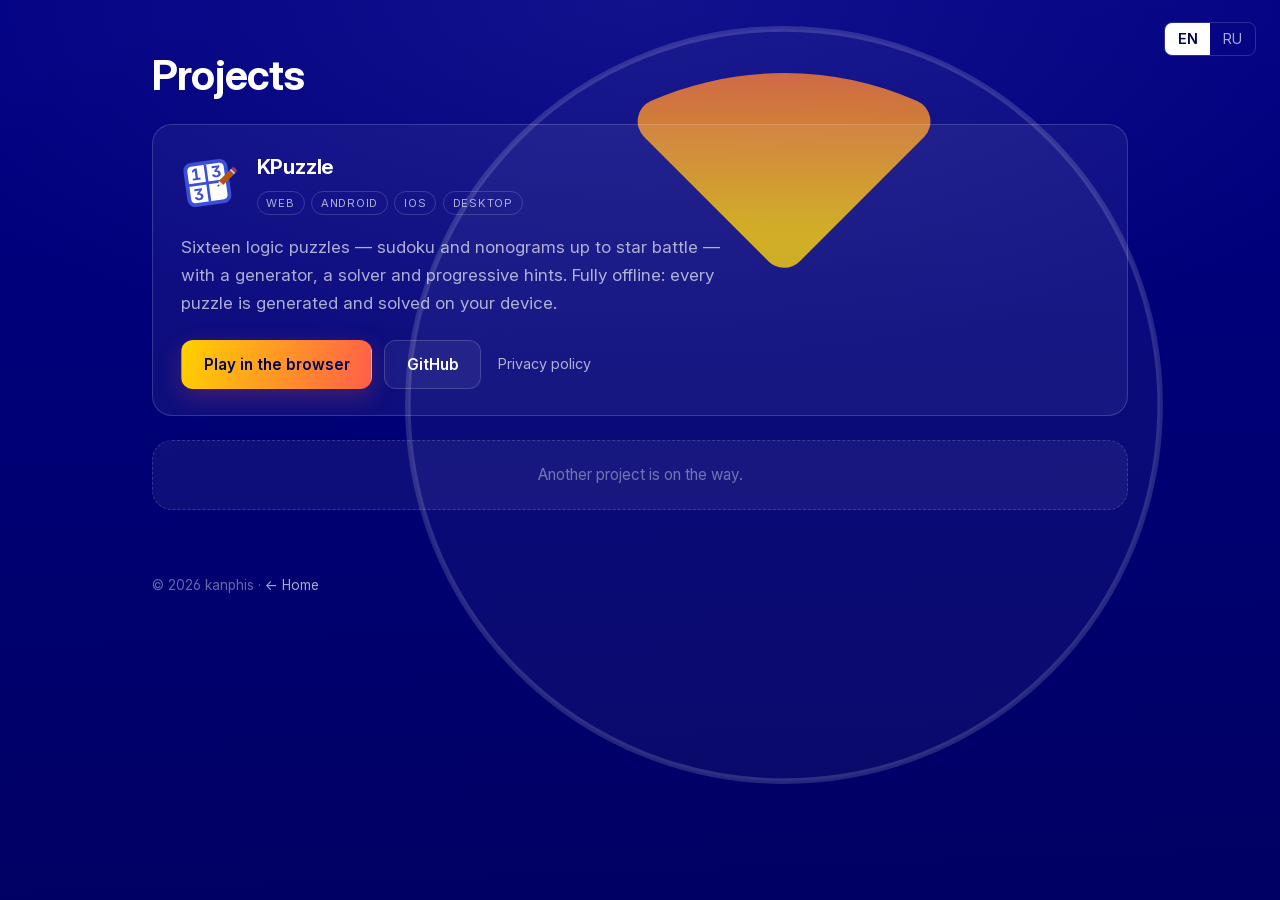
==== projects/index.html @ 498bd2db "Rework per feedback: face-only watermark, minimal landing, persisted locale" ====
<!doctype html>
<html lang="en">
<head>
    <meta charset="UTF-8">
    <meta name="viewport" content="width=device-width, initial-scale=1.0">
    <title>Projects — kanphis</title>
    <meta name="description" content="Projects by kanphis: KPuzzle and friends.">
    <link rel="icon" type="image/svg+xml" href="/penguin.svg">
    <meta name="theme-color" content="#000064">
    <link rel="stylesheet" href="/style.css">
    <style>
        main {
            flex: 1;
            padding-top: 3.25rem;
        }
        h1 {
            margin: 0;
            font-size: clamp(1.9rem, 4vw, 2.6rem);
            font-weight: 680;
            letter-spacing: -0.02em;
            line-height: 1.15;
        }
        .card {
            background: var(--surface);
            border: 1px solid var(--line);
            border-radius: 20px;
            padding: 1.6rem 1.75rem;
            margin-top: 1.5rem;
        }
        .kp-head {
            display: flex;
            align-items: center;
            gap: 1.1rem;
        }
        .kp-logo { width: 58px; height: 58px; display: block; }
        h2 {
            margin: 0;
            font-size: 1.3rem;
            font-weight: 660;
            letter-spacing: -0.01em;
        }
        .pills {
            display: flex;
            flex-wrap: wrap;
            gap: 0.4rem;
            margin-top: 0.4rem;
        }
        .pill {
            font-size: 0.7rem;
            letter-spacing: 0.07em;
            text-transform: uppercase;
            color: var(--muted);
            border: 1px solid var(--line);
            border-radius: 999px;
            padding: 0.12rem 0.55rem;
        }
        .desc {
            color: var(--muted);
            max-width: 36rem;
            margin: 1.1rem 0 1.4rem;
        }
        .desc span { display: block; }
        .card .actions { align-items: center; }
        .card .quiet { margin-left: 0.3rem; }
        .soon {
            border-style: dashed;
            color: var(--faint);
            text-align: center;
            padding: 1.35rem;
            font-size: 0.95rem;
        }
        .soon span { display: block; }
    </style>
</head>
<body>
<div class="watermark raised"><img src="/penguin-ghost.svg" alt=""></div>
<div class="page">
    <div class="lang-bar">
        <div class="lang-switch" role="group" aria-label="Language">
            <button type="button" data-lang="en" aria-pressed="false" aria-label="English">EN</button>
            <button type="button" data-lang="ru" aria-pressed="false" aria-label="Русский">RU</button>
        </div>
    </div>
    <main class="frame">
        <h1>
            <span lang="en" class="t-en">Projects<span class="sep" aria-hidden="true"> · </span></span>
            <span lang="ru" class="t-ru">Проекты</span>
        </h1>

        <div class="card">
            <div class="kp-head">
                <img class="kp-logo" src="/kpuzzle-logo.svg" alt="">
                <div>
                    <h2>KPuzzle</h2>
                    <div class="pills">
                        <span class="pill">Web</span>
                        <span class="pill">Android</span>
                        <span class="pill">iOS</span>
                        <span class="pill">Desktop</span>
                    </div>
                </div>
            </div>
            <p class="desc">
                <span lang="en" class="t-en">Sixteen logic puzzles — sudoku and nonograms up to star
                battle — with a generator, a solver and progressive hints. Fully
                offline: every puzzle is generated and solved on your device.</span>
                <span lang="ru" class="t-ru">Шестнадцать логических головоломок — от судоку и нонограмм
                до звёздных битв: генератор, решатель и постепенные подсказки.
                Полностью оффлайн — пазлы собираются и решаются на устройстве.</span>
            </p>
            <div class="actions">
                <a class="button primary" href="https://kanphis.github.io/KPuzzle-web/">
                    <span lang="en" class="t-en">Play in the browser</span>
                    <span lang="ru" class="t-ru">Играть в браузере</span>
                </a>
                <a class="button ghost" href="https://github.com/kanphis/KPuzzle">GitHub</a>
                <a class="quiet" href="https://kanphis.github.io/KPuzzle-web/privacy.html">
                    <span lang="en" class="t-en">Privacy policy</span>
                    <span lang="ru" class="t-ru">Политика конфиденциальности</span>
                </a>
            </div>
        </div>

        <div class="card soon">
            <span lang="en" class="t-en">Another project is on the way.</span>
            <span lang="ru" class="t-ru">Следующий проект уже в пути.</span>
        </div>

        <p class="foot">© 2026 kanphis · <a href="/">← <span lang="en" class="t-en">Home</span><span lang="ru" class="t-ru">Главная</span></a></p>
    </main>
</div>
<script src="/lang.js" data-titles='{"en":"Projects — kanphis","ru":"Проекты — kanphis"}'></script>
</body>
</html>
---- style.css ----
/*
 * kanphis.github.io — shared styles.
 *
 * The whole palette is lifted from the owner's penguin avatar (penguin.svg):
 * body gradient #000084 → #000064, beak gradient #FFD100 → #FF5E4A, white
 * belly. The avatar itself returns as a giant translucent watermark
 * (penguin-ghost.svg); the beak gradient is the only accent the UI uses.
 *
 * Language switching mirrors webApp privacy.html: the script sets
 * html[data-lang] and these rules collapse the page to one language —
 * titles carry both in nested spans (.t-en/.t-ru), bodies are one
 * <section> per language. Without JavaScript everything stays visible.
 */

@font-face {
    font-family: "Inter";
    src: url("fonts/inter_variable.ttf") format("truetype");
    font-weight: 100 900;
    font-style: normal;
    font-display: swap;
}

:root {
    color-scheme: dark;
    --bg-top: #000084;
    --bg-bottom: #000064;
    --text: #FFFFFF;
    --muted: rgba(255, 255, 255, 0.66);
    --faint: rgba(255, 255, 255, 0.4);
    --line: rgba(255, 255, 255, 0.16);
    --surface: rgba(255, 255, 255, 0.055);
    --sun: #FFD100;
    --coral: #FF5E4A;
    --accent: linear-gradient(105deg, var(--sun), var(--coral));
    --on-accent: #00054E;
}

* { box-sizing: border-box; }

html[data-lang="en"] section[lang="ru"],
html[data-lang="ru"] section[lang="en"],
html[data-lang="en"] .t-ru,
html[data-lang="ru"] .t-en,
html[data-lang] .sep { display: none; }

body {
    margin: 0;
    min-height: 100svh;
    background:
        radial-gradient(110% 70% at 50% 0%, rgba(255, 255, 255, 0.07), transparent 60%),
        linear-gradient(178deg, var(--bg-top) 4%, var(--bg-bottom) 96%);
    background-attachment: fixed;
    color: var(--text);
    font: 17px/1.65 "Inter", system-ui, -apple-system, "Segoe UI", Roboto, sans-serif;
    font-optical-sizing: auto;
    font-feature-settings: "tnum" 1, "ss01" 1;
    -webkit-font-smoothing: antialiased;
}

::selection { background: var(--sun); color: var(--on-accent); }

:focus-visible { outline: 2px solid var(--sun); outline-offset: 3px; border-radius: 4px; }

a { color: var(--text); }

/* --- the watermark -------------------------------------------------- */

.watermark {
    position: fixed;
    inset: 0;
    z-index: -1;
    display: grid;
    place-items: center;
    overflow: hidden;
    pointer-events: none;
}

.watermark img {
    width: 118vmin;
    height: 118vmin;
    translate: 5vmin -6vmin;
    animation: drift 16s ease-in-out infinite alternate;
}

/* On content pages the sign rides toward the upper right so the beak
   clears the left-aligned text; `translate` composes with the drift
   animation's transform */
.watermark.raised img { translate: 16vmin -14vmin; }

/* Narrow screens: content fills the viewport, so soften the mark and keep
   it above the fold; content pages dim it further — the beak crosses the
   card text there */
@media (max-width: 700px) {
    .watermark img { opacity: 0.85; translate: 0 -5vmin; }
    .watermark.raised img { opacity: 0.7; translate: 0 -14vmin; }
}

@keyframes drift {
    from { transform: translateY(-1.4%) rotate(-1deg); }
    to   { transform: translateY(1.4%) rotate(1deg); }
}

@media (prefers-reduced-motion: reduce) {
    .watermark img { animation: none; }
}

/* --- frame, floating language switch --------------------------------------------------- */

.page {
    min-height: 100svh;
    display: flex;
    flex-direction: column;
}

.frame {
    width: 100%;
    max-width: 64rem;
    margin: 0 auto;
    padding-left: 1.5rem;
    padding-right: 1.5rem;
}

.lang-bar {
    position: fixed;
    top: 1.4rem;
    right: 1.5rem;
    z-index: 10;
}

.lang-switch {
    display: inline-flex;
    border: 1px solid var(--line);
    border-radius: 8px;
    overflow: hidden;
}

.lang-switch button {
    appearance: none;
    border: 0;
    background: transparent;
    color: var(--muted);
    font: inherit;
    font-size: 0.9rem;
    padding: 0.25rem 0.8rem;
    cursor: pointer;
}

.lang-switch button[aria-pressed="true"] {
    background: var(--text);
    color: var(--on-accent);
    font-weight: 600;
}

.lang-switch button:focus-visible { outline-offset: -3px; }

/* --- buttons ---------------------------------------------------------- */

.actions {
    display: flex;
    flex-wrap: wrap;
    align-items: center;
    gap: 0.75rem;
}

.button {
    display: inline-flex;
    align-items: center;
    gap: 0.5rem;
    padding: 0.7rem 1.35rem;
    border-radius: 12px;
    font-weight: 600;
    font-size: 0.95rem;
    text-decoration: none;
    border: 1px solid transparent;
    transition: transform 0.15s ease, box-shadow 0.15s ease, background-color 0.15s ease;
}

.button.primary {
    background: var(--accent);
    color: var(--on-accent);
    box-shadow: 0 8px 24px rgba(255, 94, 74, 0.22);
}

.button.primary:hover {
    transform: translateY(-1px);
    box-shadow: 0 12px 30px rgba(255, 94, 74, 0.32);
}

.button.ghost {
    border-color: var(--line);
    background: var(--surface);
    color: var(--text);
}

.button.ghost:hover { background: rgba(255, 255, 255, 0.1); }

.quiet {
    color: var(--muted);
    text-decoration: none;
    font-size: 0.9rem;
}

.quiet:hover { color: var(--text); text-decoration: underline; }

/* --- footer ------------------------------------------------------------ */

.foot {
    margin-top: 4rem;
    padding-bottom: 1.75rem;
    color: var(--faint);
    font-size: 0.85rem;
}

.foot a { color: var(--muted); text-decoration: none; }
.foot a:hover { color: var(--text); text-decoration: underline; }
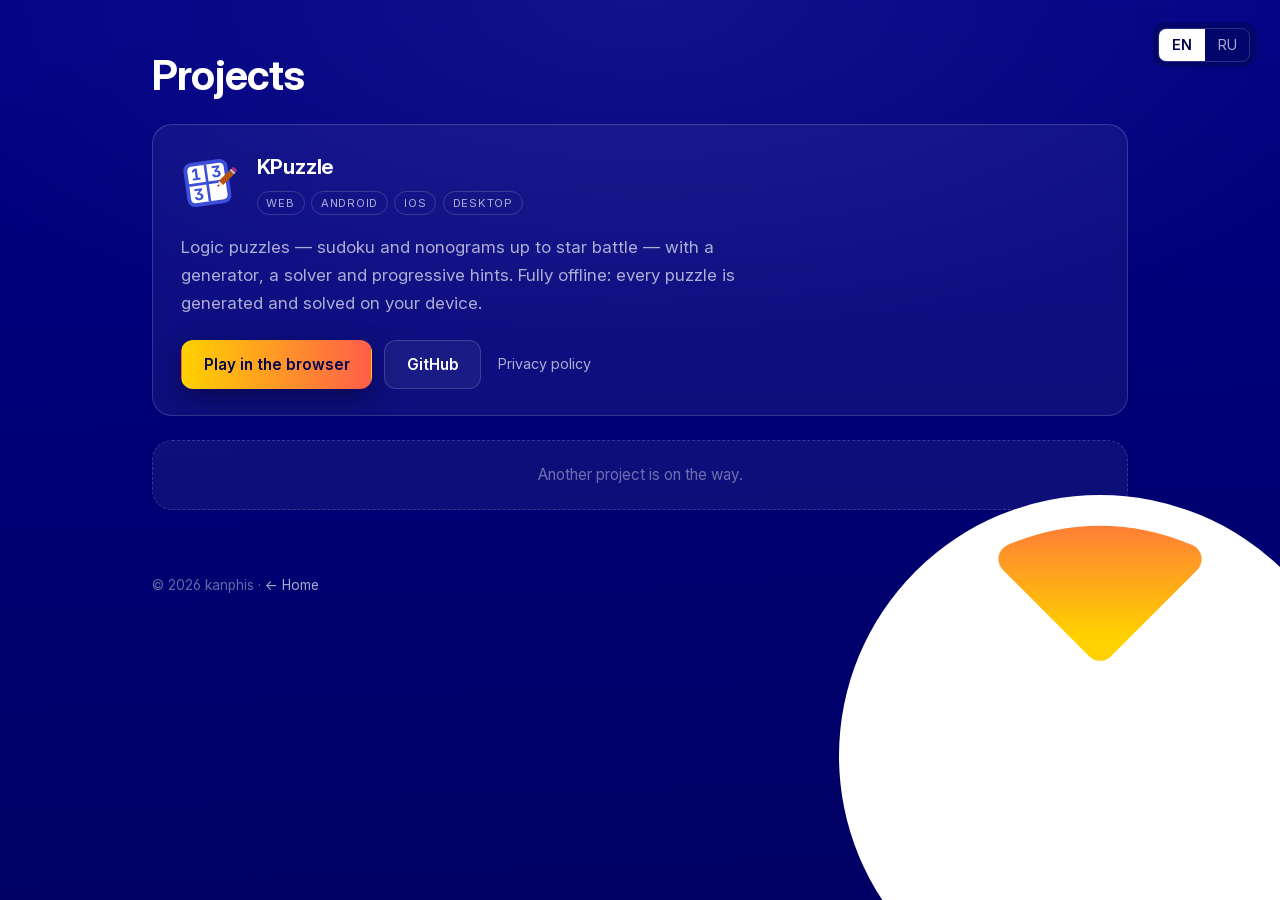
==== commit b9c9c185: "Feedback: untranslated tagline, clean button edges, count-free description, white-belly face" ====
--- a/projects/index.html
+++ b/projects/index.html
@@ -70,10 +70,15 @@
             font-size: 0.95rem;
         }
         .soon span { display: block; }
+        /* Narrow screens: reserve a strip below the content so the anchored
+           disc never sits under the footer text */
+        @media (max-width: 700px) {
+            body { padding-bottom: 56vmin; }
+        }
     </style>
 </head>
 <body>
-<div class="watermark raised"><img src="/penguin-ghost.svg" alt=""></div>
+<div class="watermark scrolls"><img src="/penguin-face.svg" alt=""></div>
 <div class="page">
     <div class="lang-bar">
         <div class="lang-switch" role="group" aria-label="Language">
@@ -101,12 +106,14 @@
                 </div>
             </div>
             <p class="desc">
-                <span lang="en" class="t-en">Sixteen logic puzzles — sudoku and nonograms up to star
-                battle — with a generator, a solver and progressive hints. Fully
-                offline: every puzzle is generated and solved on your device.</span>
-                <span lang="ru" class="t-ru">Шестнадцать логических головоломок — от судоку и нонограмм
+                <span lang="en" class="t-en">Logic puzzles — sudoku and nonograms up to star
+                battle — with a generator, a solver and progressive hints.
+                Fully offline: every puzzle is generated and solved on your
+                device.</span>
+                <span lang="ru" class="t-ru">Логические головоломки — от судоку и нонограмм
                 до звёздных битв: генератор, решатель и постепенные подсказки.
-                Полностью оффлайн — пазлы собираются и решаются на устройстве.</span>
+                Полностью оффлайн — пазлы собираются и решаются на
+                устройстве.</span>
             </p>
             <div class="actions">
                 <a class="button primary" href="https://kanphis.github.io/KPuzzle-web/">
--- a/style.css
+++ b/style.css
@@ -3,8 +3,8 @@
  *
  * The whole palette is lifted from the owner's penguin avatar (penguin.svg):
  * body gradient #000084 → #000064, beak gradient #FFD100 → #FF5E4A, white
- * belly. The avatar itself returns as a giant translucent watermark
- * (penguin-ghost.svg); the beak gradient is the only accent the UI uses.
+ * belly. The avatar's face — the white disc with the beak — returns as the
+ * watermark (penguin-face.svg); the beak gradient is the only accent the UI uses.
  *
  * Language switching mirrors webApp privacy.html: the script sets
  * html[data-lang] and these rules collapse the page to one language —
@@ -31,7 +31,9 @@
     --surface: rgba(255, 255, 255, 0.055);
     --sun: #FFD100;
     --coral: #FF5E4A;
-    --accent: linear-gradient(105deg, var(--sun), var(--coral));
+    /* 90deg on purpose: a tilted gradient renders thin lines of the far
+       color at the button's side edges */
+    --accent: linear-gradient(90deg, var(--sun), var(--coral));
     --on-accent: #00054E;
 }
 
@@ -45,6 +47,7 @@
 
 body {
     margin: 0;
+    position: relative; /* anchor for the document-spanning watermark on scrollable pages */
     min-height: 100svh;
     background:
         radial-gradient(110% 70% at 50% 0%, rgba(255, 255, 255, 0.07), transparent 60%),
@@ -70,30 +73,22 @@
     inset: 0;
     z-index: -1;
     display: grid;
-    place-items: center;
+    place-content: end;
     overflow: hidden;
     pointer-events: none;
 }
 
 .watermark img {
-    width: 118vmin;
-    height: 118vmin;
-    translate: 5vmin -6vmin;
+    width: 58vmin;
+    height: 58vmin;
+    /* push the disc partly off the bottom-right corner */
+    translate: 9vmin 13vmin;
     animation: drift 16s ease-in-out infinite alternate;
 }
 
-/* On content pages the sign rides toward the upper right so the beak
-   clears the left-aligned text; `translate` composes with the drift
-   animation's transform */
-.watermark.raised img { translate: 16vmin -14vmin; }
-
-/* Narrow screens: content fills the viewport, so soften the mark and keep
-   it above the fold; content pages dim it further — the beak crosses the
-   card text there */
-@media (max-width: 700px) {
-    .watermark img { opacity: 0.85; translate: 0 -5vmin; }
-    .watermark.raised img { opacity: 0.7; translate: 0 -14vmin; }
-}
+/* Scrollable pages anchor the mark to the document instead of the viewport,
+   so text never scrolls across the white disc */
+.watermark.scrolls { position: absolute; }
 
 @keyframes drift {
     from { transform: translateY(-1.4%) rotate(-1deg); }
@@ -125,6 +120,12 @@
     top: 1.4rem;
     right: 1.5rem;
     z-index: 10;
+    /* keep the switch legible when page text scrolls beneath it */
+    padding: 0.35rem;
+    border-radius: 12px;
+    background: rgba(0, 6, 78, 0.5);
+    backdrop-filter: blur(8px);
+    -webkit-backdrop-filter: blur(8px);
 }
 
 .lang-switch {
@@ -178,12 +179,14 @@
 .button.primary {
     background: var(--accent);
     color: var(--on-accent);
-    box-shadow: 0 8px 24px rgba(255, 94, 74, 0.22);
+    /* neutral shadow: a coral glow reads as a wrong-color line along the
+       button's yellow side */
+    box-shadow: 0 10px 28px rgba(0, 0, 40, 0.45);
 }
 
 .button.primary:hover {
     transform: translateY(-1px);
-    box-shadow: 0 12px 30px rgba(255, 94, 74, 0.32);
+    box-shadow: 0 14px 34px rgba(0, 0, 40, 0.55);
 }
 
 .button.ghost {
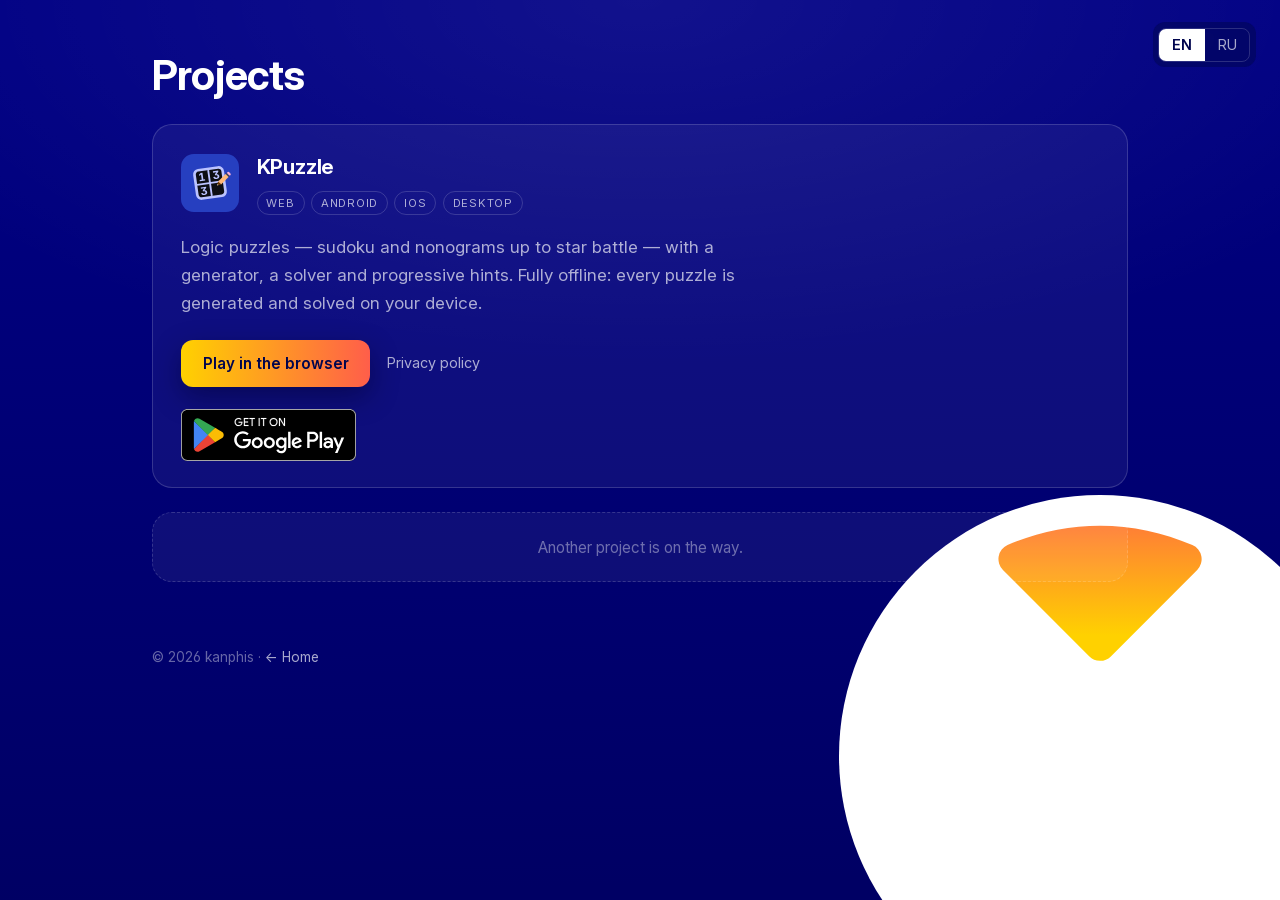
==== commit b9e665e2: "Projects: drop the private-repo GitHub button, add official store badges, icon on the night launcher" ====
--- a/projects/index.html
+++ b/projects/index.html
@@ -70,6 +70,16 @@
             font-size: 0.95rem;
         }
         .soon span { display: block; }
+        .stores {
+            display: flex;
+            flex-wrap: wrap;
+            align-items: center;
+            gap: 0.8rem;
+            margin-top: 1.4rem;
+        }
+        .stores img { display: block; height: 52px; width: auto; }
+        /* RuStore is shown only to the Russian locale */
+        html[data-lang="en"] .ru-only { display: none; }
         /* Narrow screens: reserve a strip below the content so the anchored
            disc never sits under the footer text */
         @media (max-width: 700px) {
@@ -94,7 +104,7 @@
 
         <div class="card">
             <div class="kp-head">
-                <img class="kp-logo" src="/kpuzzle-logo.svg" alt="">
+                <img class="kp-logo" src="/kpuzzle-icon.svg" alt="">
                 <div>
                     <h2>KPuzzle</h2>
                     <div class="pills">
@@ -120,10 +130,18 @@
                     <span lang="en" class="t-en">Play in the browser</span>
                     <span lang="ru" class="t-ru">Играть в браузере</span>
                 </a>
-                <a class="button ghost" href="https://github.com/kanphis/KPuzzle">GitHub</a>
                 <a class="quiet" href="https://kanphis.github.io/KPuzzle-web/privacy.html">
                     <span lang="en" class="t-en">Privacy policy</span>
                     <span lang="ru" class="t-ru">Политика конфиденциальности</span>
+                </a>
+            </div>
+            <div class="stores">
+                <a href="https://play.google.com/store/apps/details?id=ru.kanphis.puzzle">
+                    <img lang="en" class="t-en" src="/badge-google-play-en.svg" alt="Get it on Google Play">
+                    <img lang="ru" class="t-ru" src="/badge-google-play-ru.svg" alt="Скачать в Google Play">
+                </a>
+                <a class="ru-only" href="https://www.rustore.ru/catalog/app/ru.kanphis.puzzle">
+                    <img src="/badge-rustore.svg" alt="Загрузите в RuStore">
                 </a>
             </div>
         </div>
--- a/style.css
+++ b/style.css
@@ -172,7 +172,8 @@
     font-weight: 600;
     font-size: 0.95rem;
     text-decoration: none;
-    border: 1px solid transparent;
+    /* no border here: a transparent border makes WebKit bleed the far
+       gradient end through the element's edges */
     transition: transform 0.15s ease, box-shadow 0.15s ease, background-color 0.15s ease;
 }
 
@@ -190,9 +191,9 @@
 }
 
 .button.ghost {
-    border-color: var(--line);
     background: var(--surface);
     color: var(--text);
+    box-shadow: inset 0 0 0 1px var(--line);
 }
 
 .button.ghost:hover { background: rgba(255, 255, 255, 0.1); }
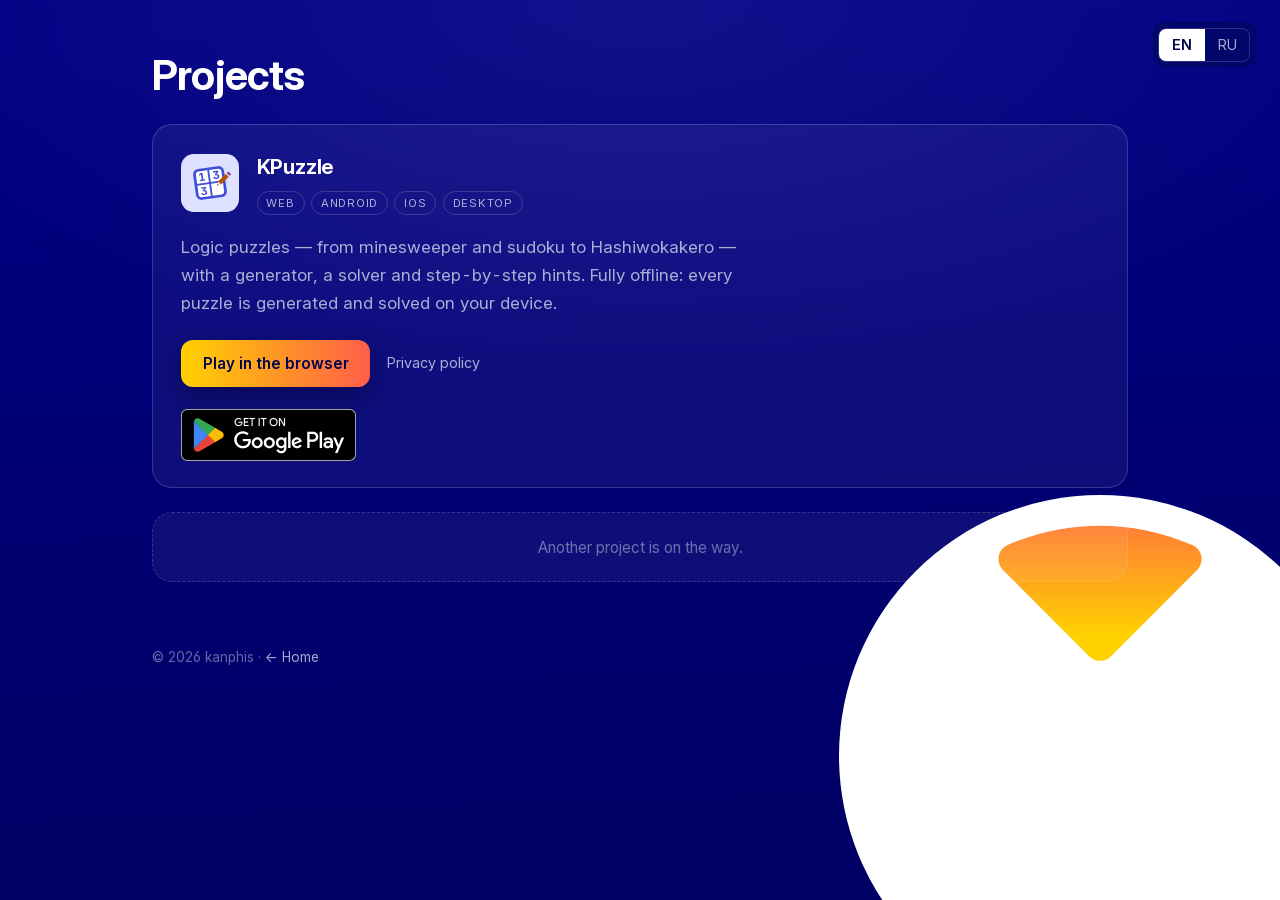
==== commit 98e70916: "Icon in the light launcher colors; description: popular genres, cleaner RU copy" ====
--- a/projects/index.html
+++ b/projects/index.html
@@ -116,13 +116,13 @@
                 </div>
             </div>
             <p class="desc">
-                <span lang="en" class="t-en">Logic puzzles — sudoku and nonograms up to star
-                battle — with a generator, a solver and progressive hints.
-                Fully offline: every puzzle is generated and solved on your
-                device.</span>
-                <span lang="ru" class="t-ru">Логические головоломки — от судоку и нонограмм
-                до звёздных битв: генератор, решатель и постепенные подсказки.
-                Полностью оффлайн — пазлы собираются и решаются на
+                <span lang="en" class="t-en">Logic puzzles — from minesweeper and sudoku to
+                Hashiwokakero — with a generator, a solver and step-by-step
+                hints. Fully offline: every puzzle is generated and solved on
+                your device.</span>
+                <span lang="ru" class="t-ru">Логические головоломки — от сапёра и судоку до
+                хашивокакеро: генератор, решатель и пошаговые подсказки.
+                Всё работает офлайн — задачи создаются и решаются прямо на
                 устройстве.</span>
             </p>
             <div class="actions">
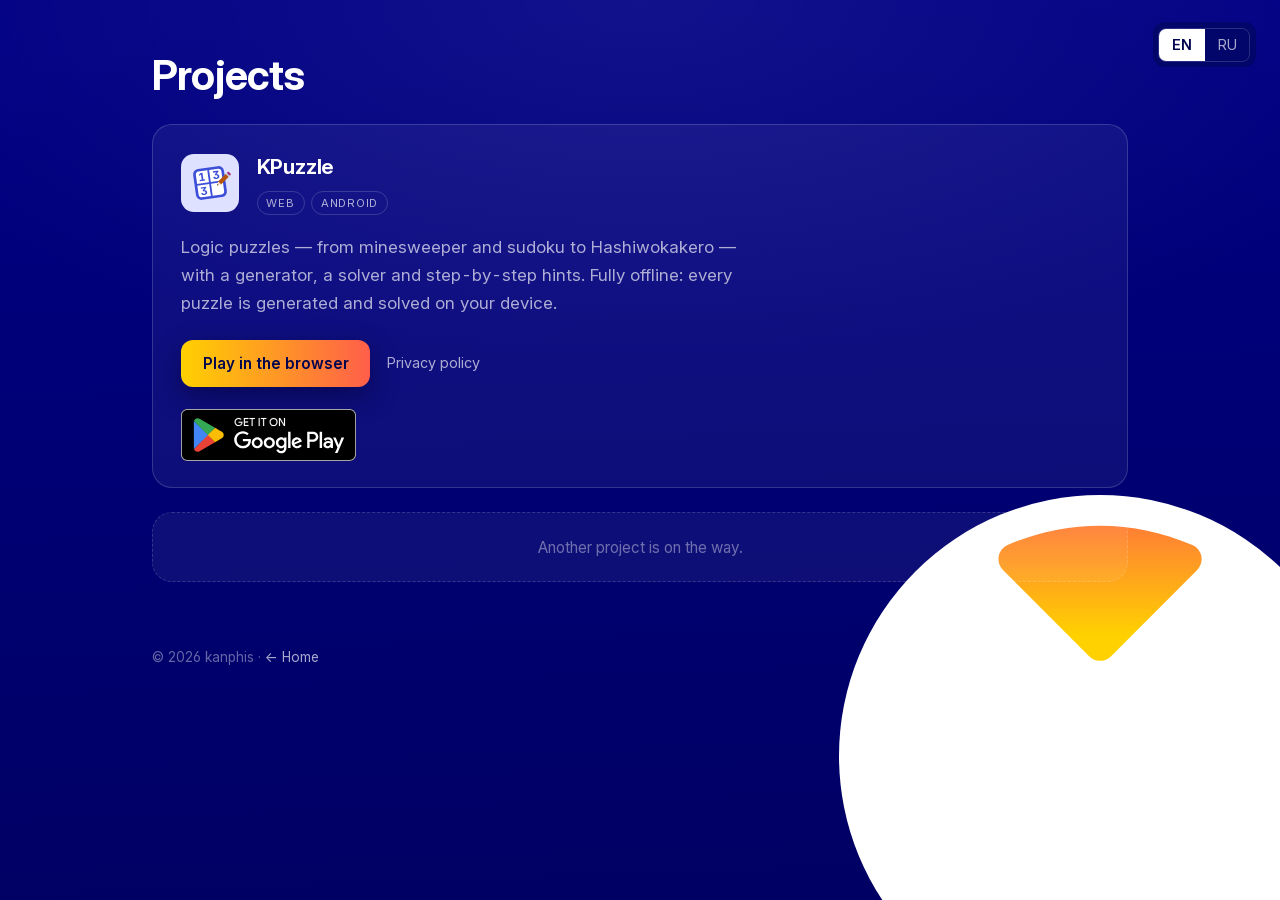
==== commit f3948cb4: "List only the published platforms: Web and Android" ====
--- a/projects/index.html
+++ b/projects/index.html
@@ -110,8 +110,6 @@
                     <div class="pills">
                         <span class="pill">Web</span>
                         <span class="pill">Android</span>
-                        <span class="pill">iOS</span>
-                        <span class="pill">Desktop</span>
                     </div>
                 </div>
             </div>
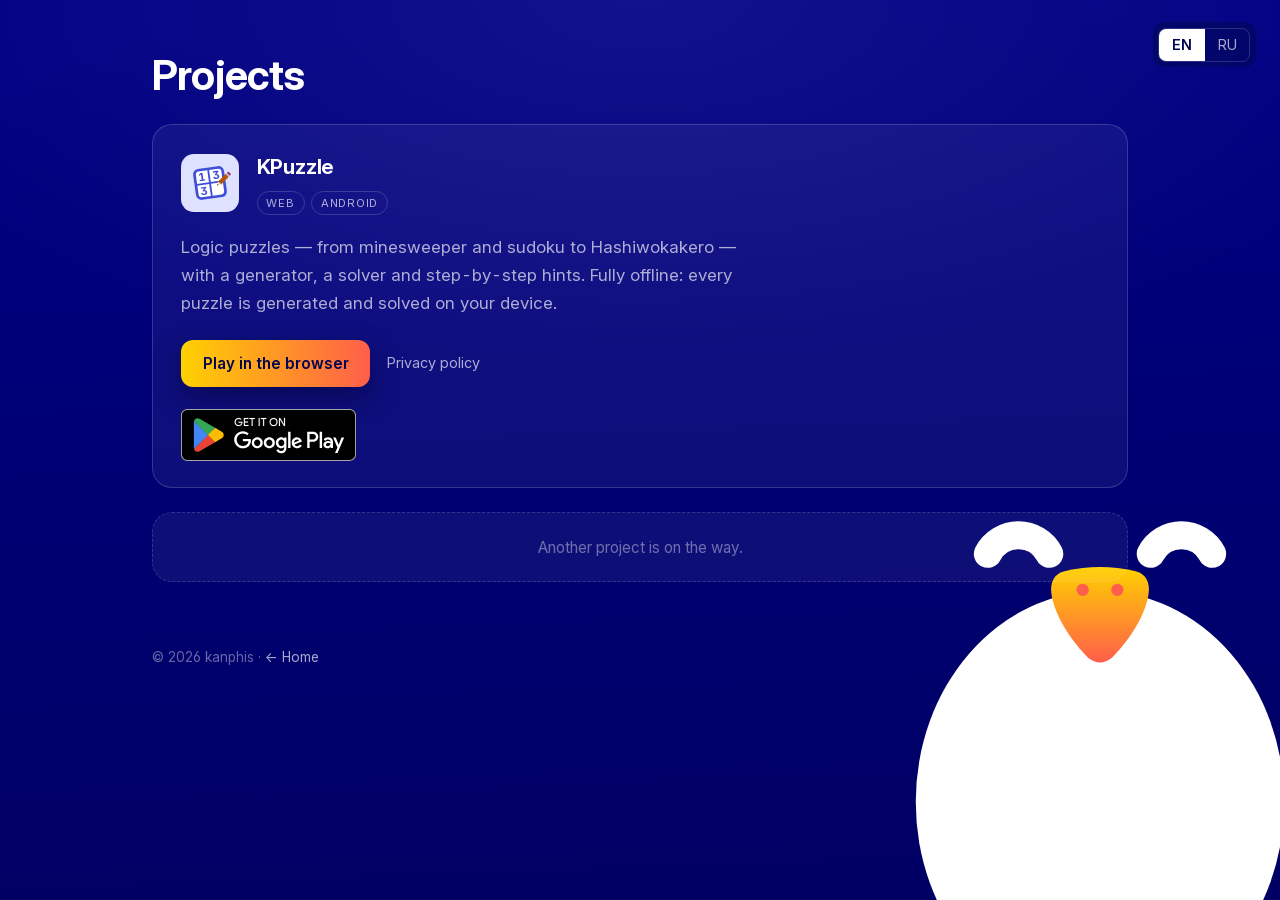
==== commit baa643c2: "Per-page penguin moods: smile on /projects/, blank stare on the 404 The watermark gains two face var" ====
--- a/projects/index.html
+++ b/projects/index.html
@@ -5,7 +5,7 @@
     <meta name="viewport" content="width=device-width, initial-scale=1.0">
     <title>Projects — kanphis</title>
     <meta name="description" content="Projects by kanphis: KPuzzle and friends.">
-    <link rel="icon" type="image/svg+xml" href="/penguin.svg">
+    <link rel="icon" type="image/svg+xml" href="/favicon.svg">
     <meta name="theme-color" content="#000064">
     <link rel="stylesheet" href="/style.css">
     <style>
@@ -88,7 +88,7 @@
     </style>
 </head>
 <body>
-<div class="watermark scrolls"><img src="/penguin-face.svg" alt=""></div>
+<div class="watermark scrolls"><img src="/penguin-face-smile.svg" alt=""></div>
 <div class="page">
     <div class="lang-bar">
         <div class="lang-switch" role="group" aria-label="Language">
@@ -124,11 +124,11 @@
                 устройстве.</span>
             </p>
             <div class="actions">
-                <a class="button primary" href="https://kanphis.github.io/KPuzzle-web/">
+                <a class="button primary" href="https://kanphis.github.io/KPuzzle/">
                     <span lang="en" class="t-en">Play in the browser</span>
                     <span lang="ru" class="t-ru">Играть в браузере</span>
                 </a>
-                <a class="quiet" href="https://kanphis.github.io/KPuzzle-web/privacy.html">
+                <a class="quiet" href="https://kanphis.github.io/KPuzzle/privacy.html">
                     <span lang="en" class="t-en">Privacy policy</span>
                     <span lang="ru" class="t-ru">Политика конфиденциальности</span>
                 </a>
--- a/style.css
+++ b/style.css
@@ -3,8 +3,9 @@
  *
  * The whole palette is lifted from the owner's penguin avatar (penguin.svg):
  * body gradient #000084 → #000064, beak gradient #FFD100 → #FF5E4A, white
- * belly. The avatar's face — the white disc with the beak — returns as the
- * watermark (penguin-face.svg); the beak gradient is the only accent the UI uses.
+ * belly. The avatar's face — the eyes, the beak and the white belly —
+ * returns as the watermark (penguin-face-sparkle.svg, with -smile / -empty
+ * variants per page); the beak gradient is the only accent the UI uses.
  *
  * Language switching mirrors webApp privacy.html: the script sets
  * html[data-lang] and these rules collapse the page to one language —
